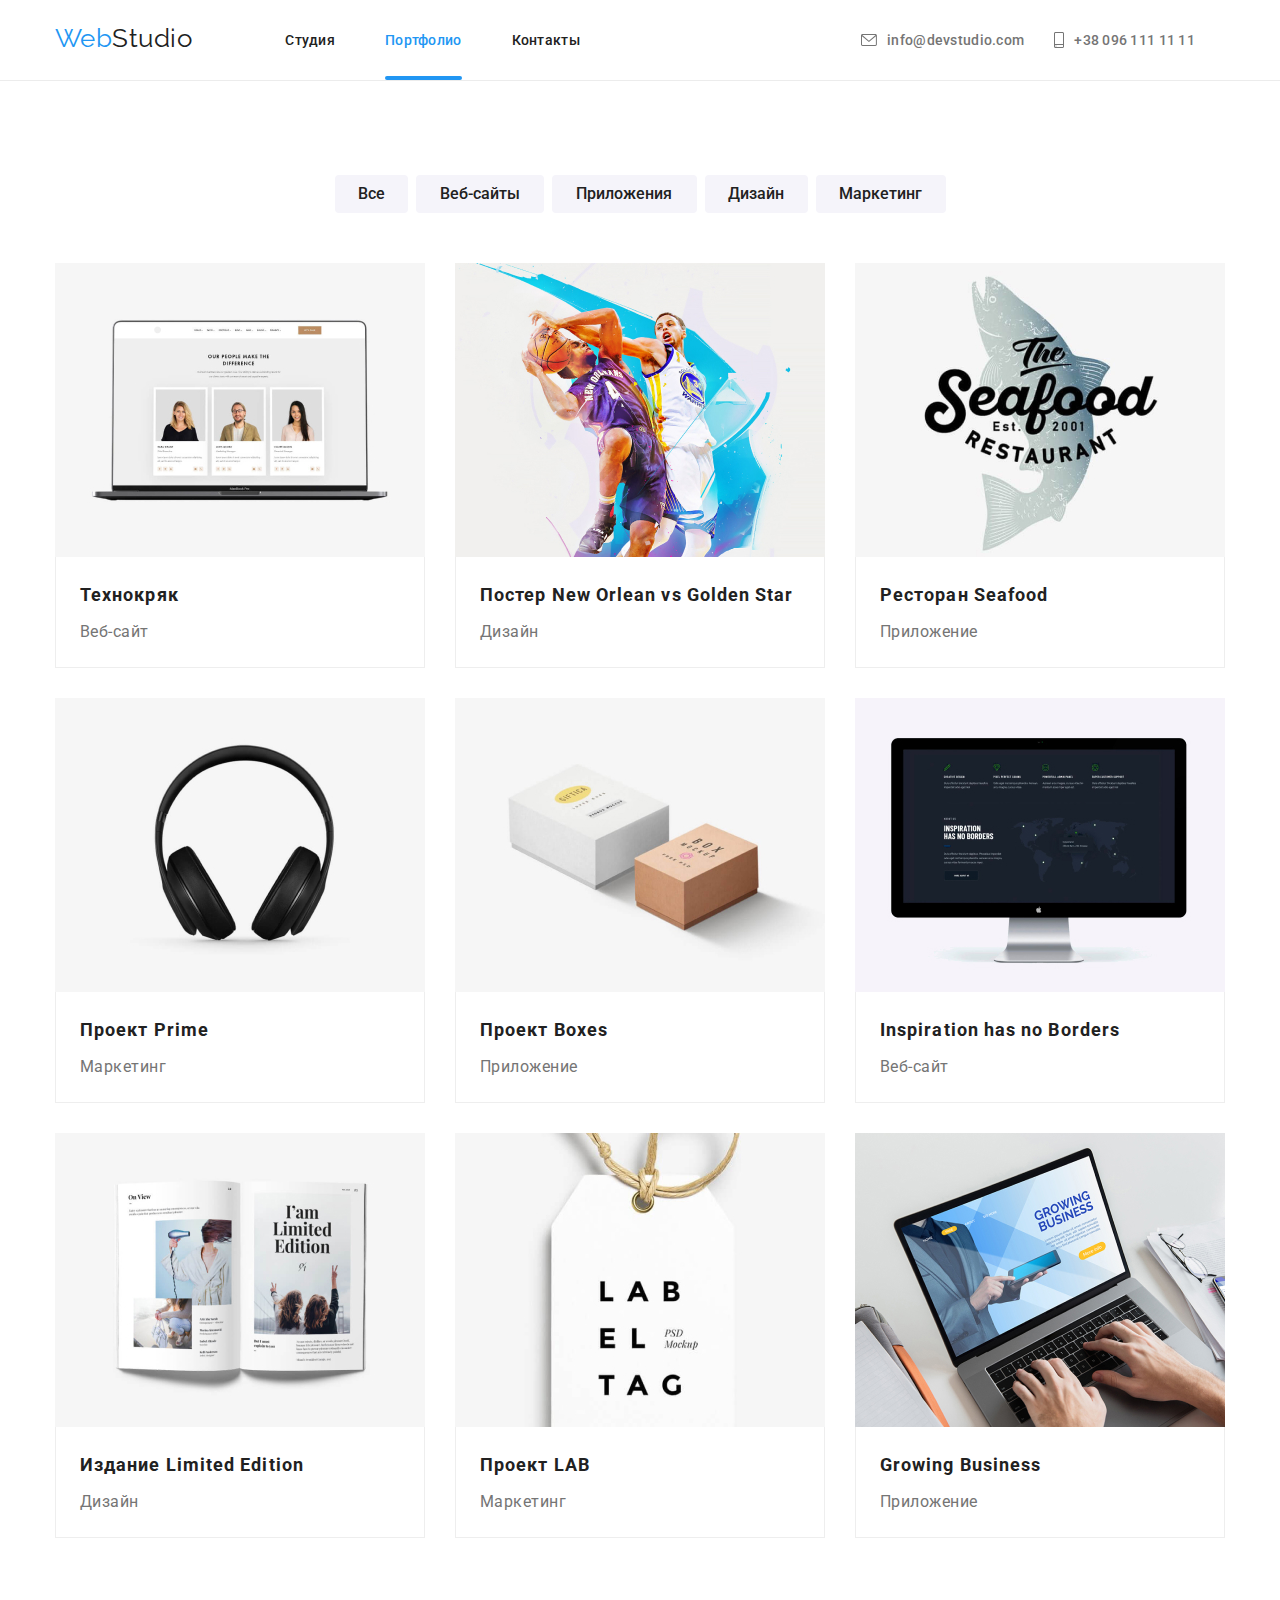
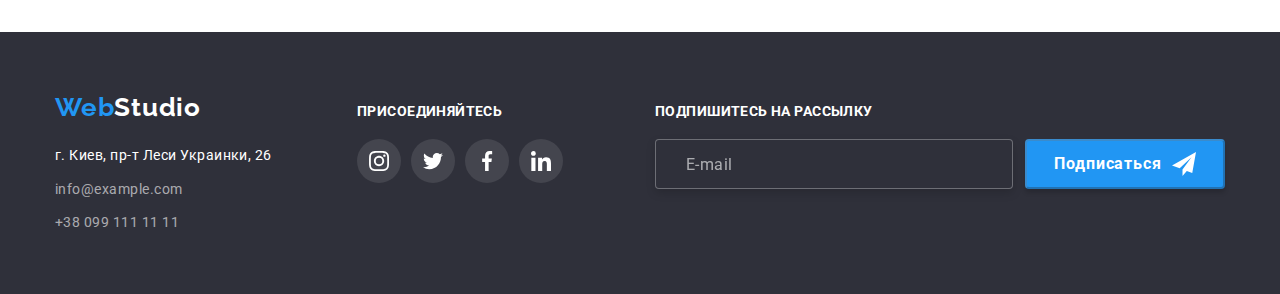
==== portfolio.html @ 8327cb88 "hw7begin" ====
<!DOCTYPE html>
<html lang="ru">

<head>
    <meta charset="UTF-8">
    <meta http-equiv="X-UA-Compatible" content="IE=edge">
    <meta name="viewport" content="width=device-width, initial-scale=1.0">
    <title>Portfolio</title>
    <link
        href="https://fonts.googleapis.com/css2?family=Raleway:wght@700&family=Roboto:wght@400;500;700;900&display=swap"
        rel="stylesheet">
    <link rel="stylesheet" href="https://cdnjs.cloudflare.com/ajax/libs/modern-normalize/1.1.0/modern-normalize.min.css">
    <link rel="stylesheet" href="./css/styles.css">
</head>


<body>

    <!--Шапка сайта-->
    
    <header class="page-header">
        <div class="container main-nav">
            <nav class="header-nav">
                <a href="./index.html" class="logo">Web<span class="second">Studio</span></a>
                <ul class="site-nav list">
                    <li class="item"><a href="./index.html" class="link ">Студия</a></li>
                    <li class="item"><a href="./portfolio.html" class="link current">Портфолио</a></li>
                    <li class="item"><a href="" class="link">Контакты</a></li>
                </ul>
            </nav>
    
            <ul class="auht-nav list">
                <li class="item">
    
                    <a class="auht-nav-link link" href="mailto:info@devstudio.com" >
                        <svg class="auth-nav-icon" width="16" height="12">
                            <use href="./imges/symbol-defs5.svg#envelope"></use>
                        </svg>
                        info@devstudio.com</a>
                </li>
    
                <li class="item">
    
                    <a class="auht-nav-link link" href="tel:+380961111111" >
                        <svg class="auth-nav-icon" width="10" height="16">
                            <use href="./imges/symbol-defs5.svg#smartphone"></use>
                        </svg>
    
                        +38 096 111 11 11</a>
                </li>
            </ul>
        </div>
    </header>
    <main>
        <!--Портфолио-->

        <section class="section no-padding">
        <div class="container"> 
        <h1 class="visually-hidden">Портофолио</h1>
        <ul class="list filter">
            <li class="item"> <button type="button" class="button secondary all">Все</button></li>
            <li class="item"> <button type="button" class="button secondary veb">Веб-сайты</button></li>
            <li class="item"> <button type="button" class="button secondary app">Приложения</button></li>
            <li class="item"> <button type="button" class="button secondary des">Дизайн</button></li>
            <li class="item"> <button type="button" class="button secondary mark">Маркетинг</button></li>  
        </ul>
        

        
        <ul class="projects link list">
            <li class="projects-element">
                <a href="" class="link-elements">
                <div class="projects-img" >
                <img src="./imges/portfolio/img1.jpg" alt="Экран ноутбука" width="370" height="294">
                <p class="projects-text" >Ресурс предлагает комплексные предложения с разным уровнем функционала и сервисов. Все это позволит посетителю получить
                исчерпывающие сведения <br/> о компании или частном лице.</p>
                </div>
                <div class="projects-box">
                <h2 class="title">Технокряк</h2>
                <p class="text">Веб-сайт</p>
                </div>
                </a>
            </li>
            <li class="projects-element">
                <a href="" class="link-elements">
                    <div class="projects-img">
                <img src="./imges/portfolio/img2.jpg" alt="Два баскетболиста" width="370" height="294">
                <p class="projects-text">Ресурс предлагает комплексные предложения с разным уровнем функционала и сервисов. Все это
                    позволит посетителю получить
                    исчерпывающие сведения <br /> о компании или частном лице.</p>
                </div>
                <div class="projects-box">
                <h2 class="title">Постер New Orlean vs Golden Star</h2>
                <p class="text">Дизайн</p>
                </div>
                </a>
            </li>
            <li class="projects-element">
                <a href="" class="link-elements">
                    <div class="projects-img">
                <img src="./imges/portfolio/img3.jpg" alt="Рыба" width="370" height="294">
                <p class="projects-text">Ресурс предлагает комплексные предложения с разным уровнем функционала и сервисов. Все это
                    позволит посетителю получить
                    исчерпывающие сведения <br /> о компании или частном лице.</p>
                </div>
                <div class="projects-box">
                <h2 class="title">Ресторан Seafood</h2>
                <p class="text">Приложение</p>
                </div>
                </a>
            </li>
            <li class="projects-element">
                <a href="" class="link-elements">
                    <div class="projects-img">
                <img src="./imges/portfolio/img4.jpg" alt="Наушники" width="370" height="294">
                <p class="projects-text">Ресурс предлагает комплексные предложения с разным уровнем функционала и сервисов. Все это
                    позволит посетителю получить
                    исчерпывающие сведения <br /> о компании или частном лице.</p>
                </div>
                <div class="projects-box">
                <h2 class="title">Проект Prime</h2>
                <p class="text">Маркетинг</p>
                </div>
                </a>
            </li>
            <li class="projects-element">
                <a href="" class="link-elements">
                    <div class="projects-img">
                <img src="./imges/portfolio/img5.jpg" alt="Две коробочки" width="370" height="294">
                <p class="projects-text">Ресурс предлагает комплексные предложения с разным уровнем функционала и сервисов. Все это
                    позволит посетителю получить
                    исчерпывающие сведения <br /> о компании или частном лице.</p>
                </div>
                <div class="projects-box">
                <h2 class="title">Проект Boxes</h2>
                <p class="text">Приложение</p>
                </div>
                </a>
            </li>
            <li class="projects-element">
                <a href="" class="link-elements">
                    <div class="projects-img">
                <img src="./imges/portfolio/img6.jpg" alt="Монитор компьютера" width="370" height="294">
                <p class="projects-text">Ресурс предлагает комплексные предложения с разным уровнем функционала и сервисов. Все это
                    позволит посетителю получить
                    исчерпывающие сведения <br /> о компании или частном лице.</p>
                </div>
                <div class="projects-box">
                <h2 lang="en" class="title">Inspiration has no Borders</h2>
                <p class="text">Веб-сайт</p>
                </div>
                </a>
            </li>
            <li class="projects-element">
                <a href="" class="link-elements">
                    <div class="projects-img">
                <img src="./imges/portfolio/img7.jpg" alt="Раскрытая книга" width="370" height="294">
                <p class="projects-text">Ресурс предлагает комплексные предложения с разным уровнем функционала и сервисов. Все это
                    позволит посетителю получить
                    исчерпывающие сведения <br /> о компании или частном лице.</p>
                </div>
                <div class="projects-box">
                <h2 class="title">Издание Limited Edition</h2>
                <p class="text">Дизайн</p>
                </div>
                </a>
            </li>
            <li class="projects-element">
                <a href="" class="link-elements">
                    <div class="projects-img">
                <img src="./imges/portfolio/img8.jpg" alt="Этикетка" width="370" height="294">
                <p class="projects-text">Ресурс предлагает комплексные предложения с разным уровнем функционала и сервисов. Все это
                    позволит посетителю получить
                    исчерпывающие сведения <br /> о компании или частном лице.</p>
                </div>
                <div class="projects-box">
                <h2 class="title">Проект LAB</h2>
                <p class="text">Маркетинг</p>
                </div>
                </a>
            </li>
            <li class="projects-element">
                <a href="" class="link-elements">
                    <div class="projects-img">
                <img src="./imges/portfolio/img9.jpg" alt="Ноутбук" width="370" height="294">
                <p class="projects-text">Ресурс предлагает комплексные предложения с разным уровнем функционала и сервисов. Все это
                    позволит посетителю получить
                    исчерпывающие сведения <br /> о компании или частном лице.</p>
                </div>
                <div class="projects-box">
                <h2 lang="en" class="title">Growing Business</h2>
                <p class="text">Приложение</p>
                </div>
                </a>
            </li>  
        </ul>
        </div>
        </section>

    </main>

    <!--Футер-->
    
    <footer class="footer">
        <div class="container">
            <div class="footer-adress">
                <a href="./index.html" class="logo">Web<span class="secondary">Studio</span></a>
                <address class="address">
                    <ul class="contact list">
                        <li class="item item-map"><a href="https://goo.gl/maps/piqngm7oDQpEDh6u6" target="_blank"
                                rel="noopener nofollow noreferrer" class="link">г. Киев, пр-т Леси Украинки, 26</a></li>
                        <li class="item"><a href="mailto:info@example.com" class="info">info@example.com</a></li>
                        <li class="item"><a href="tel:+380991111111" class="info">+38 099 111 11 11</a></li>
                    </ul>
                </address>
            </div>
    
            <div class="footer-social">
                <p class="caption">присоединяйтесь</p>
                <ul class="social-icon list">
    
                    <li class="list-social-icon">
                        <a class="link" href="" target="_blank" rel="noopener noreferrer" aria-label="instagram">
                        <svg class="team-social-icon" width="20" height="20">
                            <use href="./imges/symbol-defs5.svg#instagram"> </use>
                        </svg>
                        </a>
                    </li>
                    <li class="list-social-icon">
                        <a class="link" href="" target="_blank" rel="noopener noreferrer" aria-label="twitter">
                        <svg class="team-social-icon" width="20" height="20">
                            <use href="./imges/symbol-defs5.svg#twitter"> </use>
                        </svg>
                        </a>
                    </li>
                    <li class="list-social-icon">
                        <a class="link" href="" target="_blank" rel="noopener noreferrer" aria-label="facebook">
                        <svg class="team-social-icon" width="20" height="20">
                            <use href="./imges/symbol-defs5.svg#facebook"> </use>
                        </svg>
                        </a>
                    </li>
                    <li class="list-social-icon">
                        <a class="link" href="" target="_blank" rel="noopener noreferrer" aria-label="linkedin">
                        <svg class="team-social-icon" width="20" height="20">
                            <use href="./imges/symbol-defs5.svg#linkedin"> </use>
                        </svg>
                        </a>
    
                    </li>
    
                </ul>
    
            </div>
            <div class="footer-sign">
                <strong class="footer-sign-text">Подпишитесь на рассылку</strong>
                <form class="form-sign">
                    <label for="mail"></label>
                    <input type="email" name="mail" id="mail" placeholder="E-mail" />
            
                    <button class="footer-button-sign" type="submit" disabled>Подписаться
                        <svg class="footer-icon-send" width="24" height="24">
                            <use href="/imges/symbol-defs5.svg#icon-send"></use>
                        </svg>
                    </button>
                </form>
            </div>
        </div>
    </footer>
    <script src="./js/modal.js"></script>
    </body>
    
    </html>
---- css/styles.css ----
/* цвет основного текста #212121 */
/* вторичный цвет текста #757575 */
/* цвет основного фона белый #FFFFFF */
/* акцент 2196F3 */
/* вторичный цвет фона 2F303A */

/* Переменные */
:root {
    --primary-text-color: #212121;
    --title-text-color: #757575;
    --accent-color: #2196F3;
    --primary-white-color: #FFFFFF;
    --secondary-bg-gray-color: #2F303A;
    --secondary-dg-but-color: #F5F4FA;
    --animation-transition: 250ms cubic-bezier(0.4, 0, 0.2, 1);
    --svg-icon-color-gray: #AFB1B8;
}

body {
    background-color: var(--primary-white-color);
    color: var(--primary-text-color);

    font-family: Roboto, sans-serif;
    letter-spacing: 0.03em
}

img {
    display: block;
    max-width: 100%;
    height: auto;
}

.visually-hidden {
    position: absolute;
    white-space: nowrap;
    width: 1px;
    height: 1px;
    overflow: hidden;
    border: 0;
    padding: 0;
    clip: rect(0 0 0 0);
    clip-path: inset(50%);
    margin: -1px;
}


/* Утилиты */

.container {
    margin-left: auto;
    margin-right: auto;
    width: 1200px;
    padding-left: 15px;
    padding-right: 15px;
    
    margin-top: 0 auto;
}
 
/* outline: 2px solid red; */

.list {
    list-style: none;
    margin: 0;
    padding: 0;
}



/* Стили для html */



/* Шапка сайта Site nav */



.logo {
    padding-top: 24px;
    padding-bottom: 25px;

    font-family: Raleway, sans-serif;
    font-size: 26px;
    line-height: 1.2x;
    text-decoration: none;

    color: var(--accent-color);
    
}

.logo .second {
    color: var(--primary-text-color);
}

.main-nav {
    display: flex;
    
}



.page-header {
    border-bottom: 1px solid #ECECEC;

}

.header-nav {
    display: flex;
    
}

.site-nav {
    display: flex;
    margin-left: 93px;
    
}

.site-nav .item {
    margin-right: 50px;

    
}

.site-nav .item:last-child {
    margin-right: 0;
}


.site-nav .link {
    display: block;
    padding-top: 32px;
    padding-bottom: 32px;

    font-weight: 500;
    font-size: 14px;
    line-height: 1.15;
    letter-spacing: 0.02em;
    text-decoration: none;
    
    color: var(--primary-text-color);

    transition: color var(--animation-transition);
}

.site-nav .link:hover,
.site-nav .link:focus {
    color: var(--accent-color);
}

.site-nav .link.current {
    color: var(--accent-color);
}


.item {
    position: relative;
}

.link.current::after {
    position: absolute;
    content: '';
    display: block;
    left: 0;
    bottom: 0;

    width: 100%;
    height: 4px;

    background-color: var(--accent-color);
    border-radius: 2px;

    
}










.auht-nav {
    display: flex;
    margin-left: auto;
    

}

/* Иконки навигации */


.auht-nav-link {
    display: flex;
    padding-top: 32px;
    padding-bottom: 32px;
    margin-right: 30px;
    
    text-align: center;
    justify-content: center;
    align-items: center;
    
    font-weight: 500;
    font-size: 14px;
    line-height: 1.15;
    letter-spacing: 0.02em;
    text-decoration: none;

    color: var(--title-text-color);

    transition: color var(--animation-transition);
    
}




.auth-nav-icon {
    margin-right: 10px;
    fill: currentColor;

}



.auht-nav-link:hover,
.auht-nav-link:focus {
    color: var(--accent-color);
}











/* Герой */




.hero {
   
    padding-top: 200px;
    padding-bottom: 200px;

    left: 0px;
    top: 80px;
    text-align: center;
    display: block;

    color: var(--primary-white-color);
    background-color: var(--secondary-bg-gray-color);


}

.overlay {
    max-width: 1600px;
    height: 600px;
    margin-left: auto;
    margin-right: auto;

    background-image: linear-gradient(to right, rgba(47, 48, 58, 0.4), rgba(47, 48, 58, 0.4)), url("../imges/bg.jpg");
    background-repeat: no-repeat;
    background-position: center;
    background-size: cover;

}




.hero .title {
    margin-bottom: 30px;
    margin-top: 0;

    text-transform: uppercase;
    font-weight: 900;
    font-size: 44px;
    line-height: 1.37;
    letter-spacing: 0.06em;
    text-align: center;

}

/* button */
.button {
    text-align: center;
    border-radius: 4px;
    display: inline-block;
    border: transparent;
    justify-content: center;

    cursor: pointer;
    border: none;   

    color: var(--primary-white-color);
    background-color: var(--accent-color);

    

    

    
}

.button.primary {
    padding: 10px 32px;

    min-width: 200px;
    cursor: pointer;
    font-weight: 700;
    font-size: 16px;
    line-height: 1.88;
    letter-spacing: 0.06em;
    border: none;
    box-shadow: 0px 4px 4px rgba(0, 0, 0, 0.15);

    transition: background-color var(--animation-transition);
}

.button.primary:hover,
.button.primary:focus {
    background-color: var(--accent-color);
}



/* Преимущества feature-list*/

.feature-list {
    display: flex;
    flex-wrap: wrap;
    padding-left: 0;
}

.feature-list-icon {
    display: flex;
    height: 120px;
    justify-content: center;
    
    text-align: center;
    align-items: center;
    
    background-color: #F5F4FA;
    
    margin-bottom: 30px;
}

.feature-list .item {
    width: 270px;
    
}

.feature-list .item:not(:last-child) {
    margin-right: 30px;

}

.feature-list .title {
    margin: 0;
    margin-bottom: 10px;
   
    color: var(--title-text---color);

    text-transform: uppercase;
    font-weight: 700;
    font-size: 14px;
    line-height: 1.15;
} 

.feature-list .text {
    margin: 0;
    
    color: #757575;

    font-weight: 400;
    font-size: 14px;
    line-height: 1.72;
    
}




/* Занятия */

.section {
   
   padding-top: 94px;
   padding-bottom: 94px;
    
}

.section .no-padding {
    padding-top: 0;
    padding-bottom: 0;
}

.section.no-padding.work {
    padding-top: 0;
}

.section .caption {
    margin-top: 0;
    margin-bottom: 50px;
    
    color: var(--primary-text-color);

    font-weight: 700;
    font-size: 36px;
    line-height: 1,17;
    text-align: center;
   

}


.caption-list {
    display: flex;
 }


.caption-img:nth-child(2) {
    margin-right: 30px;
    margin-left: 30px;
}

/* Позиционирование -Занятие- */

.caption-img {
    position: relative;

}

.work-name {
    position: absolute;
    
    bottom: 0;
    width: 100%;
    right: 50%;
    left: 50%;

    font-weight: 700;
    font-size: 14px;
    line-height: 1.14;
    text-align: center;
    letter-spacing: 0.03em;
    text-transform: uppercase;

    color: var(--primary-white-color);

    transform: translate(-50%, -50%);
   
}
.caption-img::before {
    display: flex;
    position: absolute;
    bottom: 0;
    content: "";
    width: 370px;
    height: 70px;

    background: rgba(47, 48, 58, 0.8);
}


/* Команда */

.section.team  {
    background-color: var(--secondary-dg-but-color);
}

.team-container {
    padding-top: 30px;
    padding-bottom: 30px;
}

.section .team  {
    display: flex;
}
.team .title {
    margin-bottom: 10px;
    margin-top: 0;

    color: var(--primary-text-color);

    font-weight: 500;
    font-size: 16px;
    line-height: 1.19;
    text-align: center;
    
}

.team .text {
    margin-top: 0;
    margin-bottom: 16px;

    color: var(--title-text-color);

    font-weight: 400;
    font-size: 16px;
    line-height: 1.9;
    text-align: center;
    
}


.team-worker:nth-child(-n+3) {
    margin-right: 30px;
}

.team-worker {
    background: var(--primary-white-color);
    box-shadow: 0px 1px 3px rgba(0, 0, 0, 0.12), 0px 1px 1px rgba(0, 0, 0, 0.14), 0px 2px 1px rgba(0, 0, 0, 0.2);
    border-radius: 0px 0px 4px 4px;
}





/* Соцсети иконки общие для команды и футера */


.social-icon{
    display: flex;
    justify-content: center;
    
}

.list-social-icon:not(:last-child) {
    margin-right: 10px;
}

.team-social-icon {
    fill: currentColor;
}


/* Соцсети Команды*/

.social-media-link {
    display: flex;
    align-items: center;
    justify-content: center;
    width: 44px;
    height: 44px;
    color: var(--svg-icon-color-gray);
    border-radius: 50%;

    transition: color var(--animation-transition), background-color var(--animation-transition);
}


.social-media-link:hover,
.social-media-link:focus {
    color: var(--primary-white-color);
    background-color: var(--accent-color);

}






/*  Клиенты  */


.partner-list {
    display: flex;
    flex-wrap: wrap;
    padding-left: 0;

}

.partner-link {
    display: flex;
    text-align: center;
    justify-content: center;
    align-items: center;

    color: var(--svg-icon-color-gray); 

    width: 170px;
    height: 92px;
    
    border: 1px solid #AFB1B8;
    border-radius: 4px;

    transition: color var(--animation-transition), border var(--animation-transition);

    
}

.partner-list .item:not(:last-child) {
    margin-right: 30px;

}

.partner-icon {
    fill: currentColor;
}

.partner-link:hover,
.partner-link:focus {
    color: var(--accent-color);
    border: 1px solid var(--accent-color);
}




/* footer */

.logo .secondary {
    
    margin-top: 60px;
    margin-bottom: 20px;

    color: var(--primary-white-color);   

}

.footer {
    
    padding-top: 60px;
    padding-bottom: 60px;
    background-color: var(--secondary-bg-gray-color);

    display: flex;
}


.footer .logo {
    margin-top: 60px;
    margin-bottom: 20px;
    margin-right: 156px;
    font-weight: 700;
    font-size: 26px;
    line-height: 1.2;
    letter-spacing: 0.03em;
}

.address {
    margin-top: 20px;
}

.contact.list > .item:nth-child(n+2) {
    margin-top: 9px;

}
.address.item-map {
    color: var(--primary-white-color);
   
    font-weight: 400;
    font-size: 14px;
    line-height: 1.72;
    letter-spacing: 0.03em;
    
}

.contact .link {
    margin-bottom: 9px;

    color: var(--primary-white-color);

    text-decoration: none;
    font-weight: 400;
    font-size: 14px;
    line-height: 1.72;
    font-style: normal;

    transition: color 250ms cubic-bezier(0.4, 0, 0.2, 1);
}


.contact .link:hover,
.contact .link:focus {
    color: var(--accent-color);
}

.contact .info {
    margin-bottom: 9px;

    color: rgba(255, 255, 255, 0.6);

    text-decoration: none;
    font-weight: 400;
    font-size: 14px;
    line-height: 1.72;
    font-style: normal;

    transition: color var(--animation-transition);

}

.contact .info:hover,
.contact .info:focus {
    color: var(--accent-color);
}


.footer .container {
    display: flex;
    align-items: baseline;
}

.footer-social .caption {
    display: flex;
    margin: 0;
    
    font-weight: 700;
    font-size: 14px;
    line-height: 1.15;
    letter-spacing: 0.03em;
    text-transform: uppercase;

   

    color: var(--primary-white-color);

}



/* Соцсети футера */



.footer .social-icon {
    display: flex;
    margin: 0;
    padding-left: 0;
  
}


.footer-social .list-social-icon {
    display: flex;
    text-align: center;
    justify-content: center;
    align-items: center;
    margin-top: 20px;
}

.footer-social .link {
    display: flex;
    text-align: center;
    justify-content: center;
    align-items: center;
        
    
    width: 44px;
    height: 44px;
    
    border-radius: 50%;
    background-color: rgba(255, 255, 255, 0.1);
    color: var(--primary-white-color);
    
    transition: background-color var(--animation-transition);

}

.footer-social .link:hover,
.footer-social .link:focus {
    background-color: var(--accent-color);
}


/*Футер Форма Подписаться на рассылку */


.footer-sign {
    margin-left: auto;

}

.form-sign {
    display: flex;
   
    width: 570px;
    height: 86px;
}

.footer-sign-text {
    display: flex;
    margin: 0;
    margin-bottom: 20px;
    padding: 0;
    font-weight: 700;
    font-size: 14px;
    line-height: 1.15;
    letter-spacing: 0.03em;
    text-transform: uppercase;
   
    color: #FFFFFF;
}

.form-sign input {
   
    
    margin-right: 12px;
   
    padding-left: 30px;    
    width: 358px;
    height: 50px;

    color: rgba(255, 255, 255, 0.3);
   
    border: 1px solid rgba(255, 255, 255, 0.3);
    filter: drop-shadow(0px 4px 4px rgba(0, 0, 0, 0.15));
    border-radius: 4px;
    background: #2F303A;
    outline: transparent;
   
}



.footer-sign input::placeholder {
    padding-top: 15px;
    padding-bottom: 15px;
    

    font-weight: 400;
    font-size: 16px;
    line-height: 1.25;
    letter-spacing: 0.03em;
    
    color: rgba(255, 255, 255, 0.6);
}


.footer-button-sign {
    display: flex;
    
    justify-content: center;
    align-items: center;
    
    margin: 0;
    padding: 0;
    width: 200px;
    height: 50px;
    font-weight: 700;
    font-size: 16px;
    line-height: 1.88;
    letter-spacing: 0.06em;
    color: #FFFFFF;
    background: #2196F3;
    box-shadow: 0px 4px 4px rgba(0, 0, 0, 0.15);
    border-radius: 4px;
    outline: transparent;
   
}

.footer-icon-send {
    margin-left: 10px;
}





/* Фильтр меню */

.button.secondary {
    
    display: flex;
    
    padding: 6px, 22px;
    margin-right: 0;

    color: var(--primary-text-color);
    background-color: var(--secondary-dg-but-color);

    font-family: Roboto, sans-serif;
    cursor: pointer;
    font-weight: 500;
    font-size: 16px;
    line-height: 1.63;
    text-align: center;
    align-items: center;

    transition: color var(--animation-transition), background-color var(--animation-transition), box-shadow var(--animation-transition);
          
}


.button.secondary:hover,
.button.secondary:focus {
    color: var(--primary-white-color);
    background-color: var(--accent-color);
    box-shadow: 0px 3px 1px rgba(0, 0, 0, 0.1), 0px 1px 2px rgba(0, 0, 0, 0.08), 0px 2px 2px rgba(0, 0, 0, 0.12);
}

.button.secondary.all {
    width: 73px;
    height: 38px;
    left: 510px;
    top: 162px;
}

.button.secondary.veb {
    width: 128px;
    height: 38px;
    left: 591px;
    top: 162px;
}

.button.secondary.app {
    width: 145px;
    height: 38px;
    left: 727px;
    top: 162px;
}

.button.secondary.des {
    width: 103px;
    height: 38px;
    left: 880px;
    top: 162px;
}

.button.secondary.mark {
    width: 130px;
    height: 38px;
    left: 991px;
    top: 162px;
}

.list.filter {
    display: flex;
    justify-content: center;
    margin-bottom: 50px;
}

.list.filter > .item:nth-child(n+2){
    margin-left: 8px;
}






/* Элементы  */

.link-elements {
    display: block;
    text-decoration: none;
    
    transition: box-shadow var(--animation-transition);
}


.projects .title {
    margin-top: 0;
    margin-bottom: 4px;

    color: var(--primary-text-color);

    font-weight: 700;
    font-size: 18px;
    line-height: 2;
    letter-spacing: 0.06em;
    
}

.projects .text {
    margin-top: 0;
    margin-bottom: 0;

    color: var(--title-text-color);

    font-weight: 400;
    font-size: 16px;
    line-height: 1.88;
    
}

.link {
    text-decoration: none;
    display: flex;
}

.projects.link.list {
    display: flex;
    flex-wrap: wrap;
    padding-left: 0; 
}


.projects-element {
    width: calc((100% - 60px) / 3);
    display: block;

    transition: box-shadow var(--animation-transition);
    
}

.projects-element:hover,
.projects-element:focus {
    box-shadow: 0px 1px 1px rgba(0, 0, 0, 0.12), 0px 4px 4px rgba(0, 0, 0, 0.06), 1px 4px 6px rgba(0, 0, 0, 0.16);
    
}
.projects-element:nth-child(-n + 6) {
    margin-bottom: 30px;

}
  
.projects-element:nth-child(3n+2) {
    margin-left: 30px;
    margin-right: 30px;
}



.projects-box {
    border: 1px solid #EEEEEE;
    padding: 20px 24px;
    border-top: none;
    
}








/* Позиционирование элементов портфолио */

.projects-img {
    position: relative;
    overflow: hidden;

}

  
.projects-text {
    position: absolute;
   
    display: block;
    top: 0;
    left: 0;
    width: 100%;
    height: 100%;
    margin: 0;

    padding: 63px 24px;

    font-weight: 400;
    font-size: 18px;
    line-height: 1.55;
    letter-spacing: 0.03em;
    
    color: var(--primary-white-color);
    background-color: rgba(33, 150, 243, 0.9);
    
    transform: translateY(100%);
    transition: transform var(--animation-transition), opacity var(--animation-transition);
    
    opacity: 0;

}
 

.projects-element:hover .projects-text {
    opacity: 1;
    transform: translateY(0);
    
}






/* Модальное окно */

.backdrop {
    position: fixed;
    top: 0;
    left: 0;
    width: 100%;
    height: 100%;
    background: rgba(0, 0, 0, 0.2);
    
    opacity: 1;
    visibility: visible;
    pointer-events: initial;

    transition: opacity var(--animation-transition), visibility var(--animation-transition);
}

.backdrop.is-hidden {
    opacity: 0;
    pointer-events: none;
    visibility: hidden;
}

.backdrop.is-hidden .modal {
    transform: translate(-50%, -50%) scale(0.9);

}
.modal {
    
    position: absolute;
    margin: 0;
    padding: 0;
    top: 50%;
    left: 50%;
    transform: translate(-50%, -50%) scale(1);
    width: 528px;
    height: 581px;
       
    border-radius: 4px; 

    background-color: var(--primary-white-color);
    box-shadow: 0px 1px 3px rgba(0, 0, 0, 0.12), 0px 1px 1px rgba(0, 0, 0, 0.14), 0px 2px 1px rgba(0, 0, 0, 0.2);

    transition: transform 250ms cubic-bezier(0.4, 0, 0.2, 1);
}

.button-close {
    fill: currentColor;
    width: 11px;
    height: 11px;
}

.button-close-modal {
    position: absolute;
    top: 8px;
    right: 8px;
    display: flex;
    align-items: center;
    justify-content: center;
    width: 30px;
    height: 30px;
    color: #000000;
    border: 1px solid rgba(0, 0, 0, 0.1);
    border-radius: 50%;
    background: transparent;
    cursor: pointer;

    transition: color var(--animation-transition);

}

.button-close-modal:hover,
.button-close-modal:focus {
    color: var(--accent-color);
}



/* Форма модального окна*/

.form {
    width: 528px;
    height: 581px;
    padding: 40px;
    display: flex;
    flex-direction: column;
    justify-content: center;
}

.form-text {
    margin: 0;
    margin-bottom: 12px;
    font-weight: 700;
    font-size: 20px;
    line-height: 1.15;
    text-align: center;
    letter-spacing: 0.03em;
    
    color: var(--primary-text-color);
}

.form-field {
    display: flex;
    flex-direction: column;
    padding: 0;
    margin-bottom: 10px;
}
.form-field label {
   margin-bottom: 4px;
   
    font-weight: 400;
    font-size: 12px;
    line-height: 1.17;
    letter-spacing: 0.01em;
    color: var(--title-text-color);
}

.form-field input {
    padding-left: 42px;
    width: 100%;
    height: 40px;
    border: 1px solid rgba(33, 33, 33, 0.2);
    border-radius: 4px;
    outline: transparent;
    cursor: pointer;
    transition: var(--animation-transition);
   
   
}

.form-field input:focus {
    border: 1px solid var(--accent-color);
    
}

.form-field input:focus + .form-icon {
   
    fill: var(--accent-color);
    
  
}


.form-input-icon {
    display: flex;
    position: relative;
    
}

.form-icon {
    position: absolute;
    
    left: 12px;
    bottom: 10px;
    fill: currentColor;
}




.form-comment {
    display: flex;
    flex-direction: column;
    margin-bottom: 20px;
   
    width: 448px;
    height: 138px;
}

.form-comment label {
    font-weight: 400;
    font-size: 12px;
    margin-bottom: 4px;
    line-height: 1.17;
    letter-spacing: 0.01em;
    color: var(--title-text-color);
}

textarea {
    resize: none;
}

.form-comment textarea {
    padding: 12px 16px;
    margin: 0;
    border: 1px solid rgba(33, 33, 33, 0.2);
    border-radius: 4px;
    outline: transparent;
    transition: var(--animation-transition);

}

.form-comment textarea:focus {
  
    border: 1px solid var(--accent-color);
    
}


.form-comment textarea::placeholder {
    
    font-weight: 400;
    font-size: 12px;
    line-height: 1.17;
    letter-spacing: 0.01em;
    color: rgba(117, 117, 117, 0.5);
}


.checkbox {
    position: absolute;
    white-space: nowrap;
    width: 1px;
    height: 1px;
    overflow: hidden;
    border: 0;
    padding: 0;
    clip: rect(0 0 0 0);
    clip-path: inset(50%);
    margin: -1px;
}


.chec-agry {
    display: flex;
    align-items: center;
    justify-content: center;
    font-weight: 400;
    font-size: 14px;
    line-height: 1.72;
    letter-spacing: 0.03em;
    color: var(--title-text-color);
    
    height: 24px;
    margin-bottom: 30px;
}

.chec-agry-link {
    color: var(--accent-color);
    padding-left: 2px;
    text-decoration: underline;
}



.chec-icon {
    display: inline-block;
   
    width: 16px;
    height: 15px;
    margin-right: 7px;
    
    border: 2px solid var(--primary-text-color);
    border-radius: 2px;
    
   
}

.checkbox:checked + .chec-icon {
    background-color: var(--accent-color);
    border-color: var(--accent-color);
    background-image: url(../imges/vector.svg);
    background-repeat: no-repeat;
}





.button-agry {
    margin-left: 124px;
  
    width: 200px;
    height: 50px;

    font-weight: 700;
    font-size: 16px;
    line-height: 30px;
    letter-spacing: 0.06em;

    background-color: var(--accent-color);
    color: var(--primary-white-color);
    box-shadow: 0px 4px 4px rgba(0, 0, 0, 0.15);
    border-radius: 4px;
    cursor: pointer;
    border: transparent;

    transition: background-color var(--animation-transition);

}

.button-agry:hover,
.button-agry:focus {
    background-color: #188CE8;
}
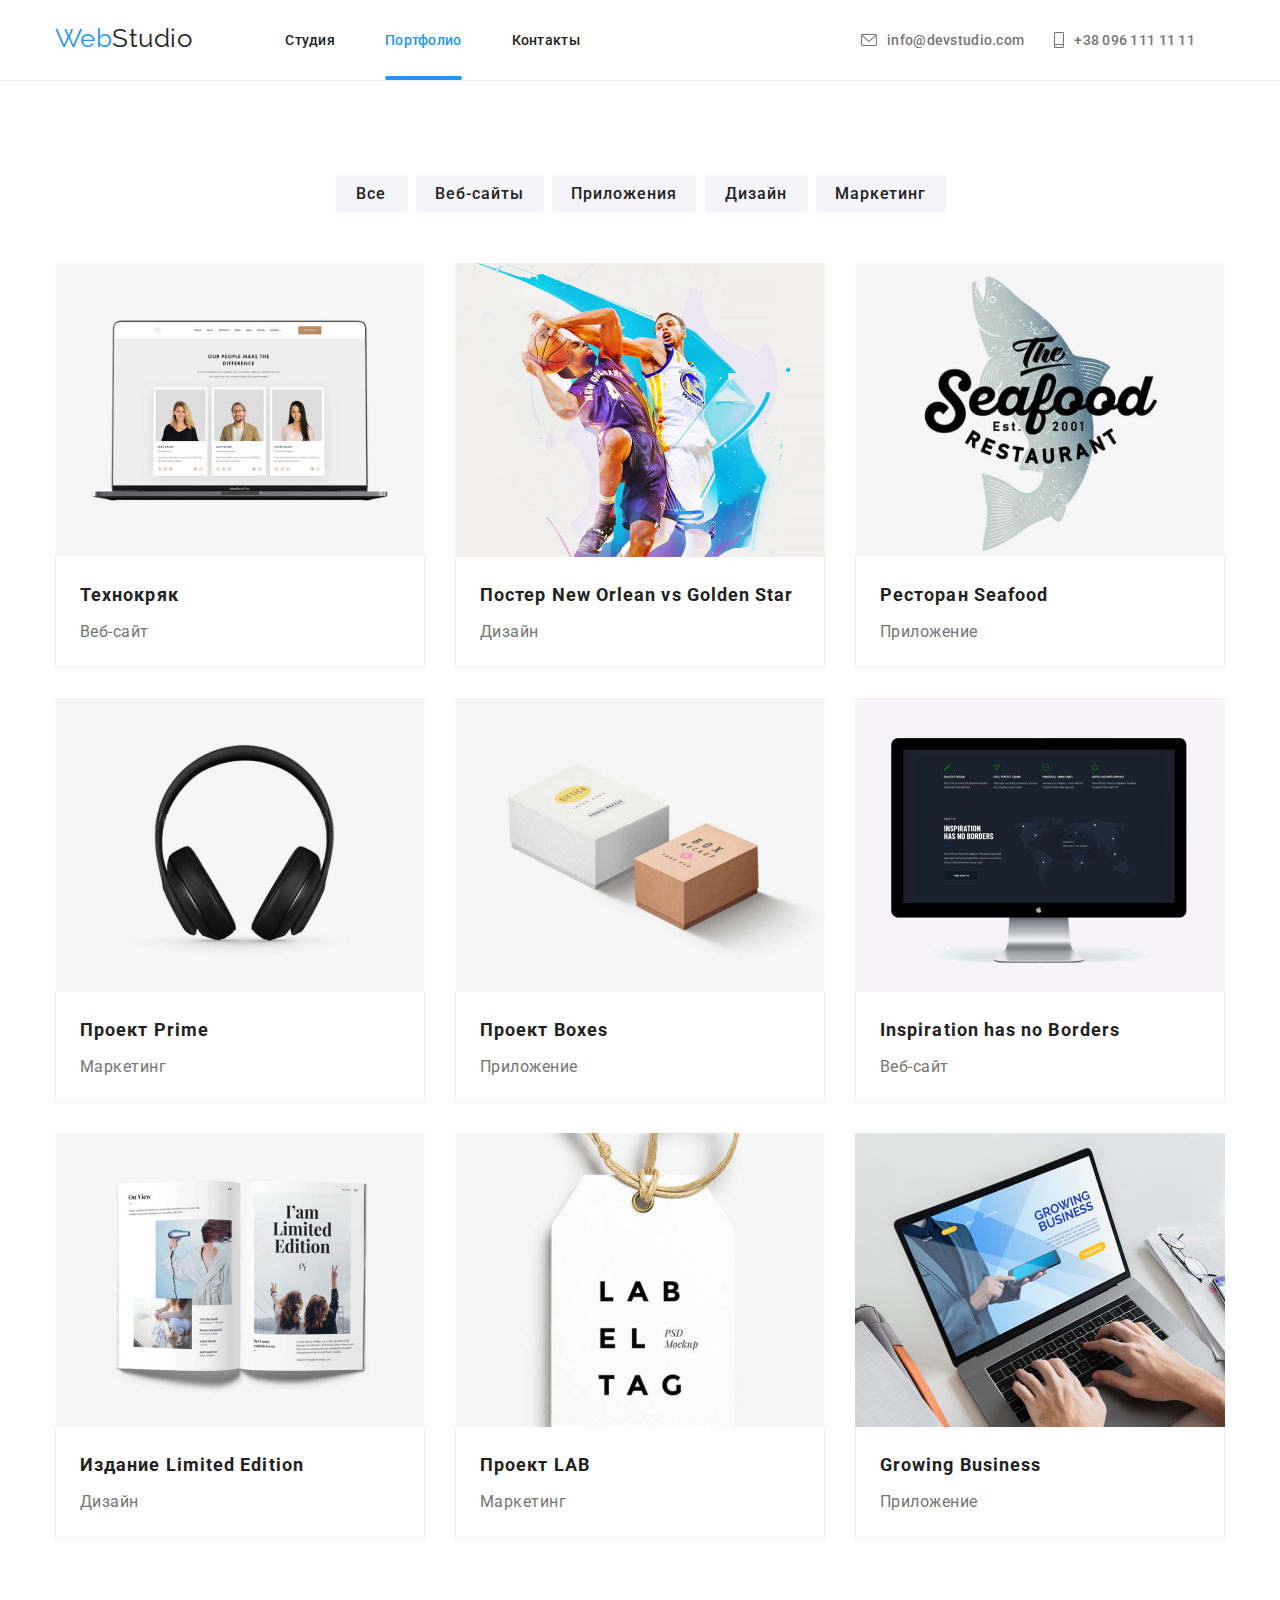
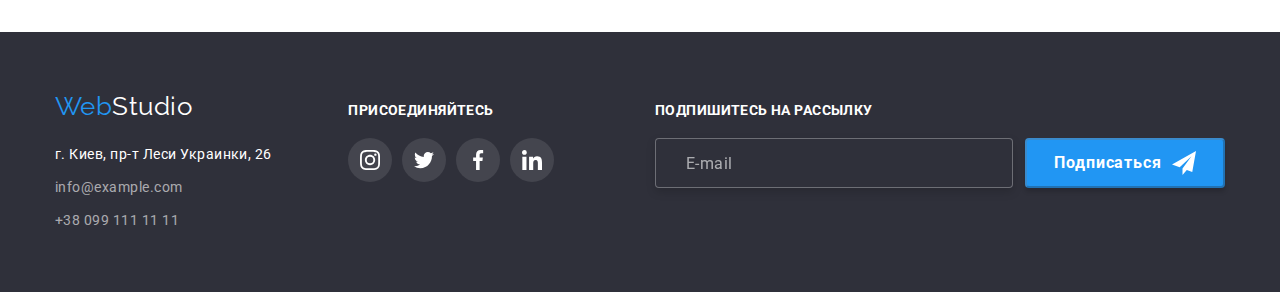
==== commit 4e67b1c0: "hw7BEM" ====
--- a/portfolio.html
+++ b/portfolio.html
@@ -18,178 +18,181 @@
 
     <!--Шапка сайта-->
     
-    <header class="page-header">
-        <div class="container main-nav">
-            <nav class="header-nav">
-                <a href="./index.html" class="logo">Web<span class="second">Studio</span></a>
-                <ul class="site-nav list">
-                    <li class="item"><a href="./index.html" class="link ">Студия</a></li>
-                    <li class="item"><a href="./portfolio.html" class="link current">Портфолио</a></li>
-                    <li class="item"><a href="" class="link">Контакты</a></li>
-                </ul>
-            </nav>
-    
-            <ul class="auht-nav list">
-                <li class="item">
-    
-                    <a class="auht-nav-link link" href="mailto:info@devstudio.com" >
-                        <svg class="auth-nav-icon" width="16" height="12">
-                            <use href="./imges/symbol-defs5.svg#envelope"></use>
-                        </svg>
-                        info@devstudio.com</a>
+<header class="page-header">
+    <div class="container main-nav">
+        <nav class="header-nav">
+            <a href="./index.html" class="logo">Web<span class="logo__second">Studio</span>
+            </a>
+            <ul class="site-nav list">
+                <li class="site-nav__item item"><a href="./index.html"
+                        class="site-nav__link   link">Студия</a></li>
+                <li class="site-nav__item item"><a href="./portfolio.html" class="site-nav__link  site-nav__link--current  link">Портфолио</a>
                 </li>
-    
-                <li class="item">
-    
-                    <a class="auht-nav-link link" href="tel:+380961111111" >
-                        <svg class="auth-nav-icon" width="10" height="16">
-                            <use href="./imges/symbol-defs5.svg#smartphone"></use>
-                        </svg>
-    
-                        +38 096 111 11 11</a>
-                </li>
+                <li class="site-nav__item  item"><a href="" class="site-nav__link link">Контакты</a></li>
             </ul>
-        </div>
-    </header>
+        </nav>
+
+        <ul class="auht-nav list">
+            <li class="item">
+                <a class="auht-nav__link link" href="mailto:info@devstudio.com">
+                    <svg class="auth-nav__icon" width="16" height="12">
+                        <use href="./imges/symbol-defs5.svg#envelope"></use>
+                    </svg>
+                    info@devstudio.com
+                </a>
+            </li>
+
+            <li class="item">
+                <a class="auht-nav__link link" href="tel:+380961111111">
+                    <svg class="auth-nav__icon" width="10" height="16">
+                        <use href="./imges/symbol-defs5.svg#smartphone"></use>
+                    </svg>
+
+                    +38 096 111 11 11
+                </a>
+            </li>
+        </ul>
+    </div>
+</header>
     <main>
         <!--Портфолио-->
 
         <section class="section no-padding">
         <div class="container"> 
         <h1 class="visually-hidden">Портофолио</h1>
-        <ul class="list filter">
-            <li class="item"> <button type="button" class="button secondary all">Все</button></li>
-            <li class="item"> <button type="button" class="button secondary veb">Веб-сайты</button></li>
-            <li class="item"> <button type="button" class="button secondary app">Приложения</button></li>
-            <li class="item"> <button type="button" class="button secondary des">Дизайн</button></li>
-            <li class="item"> <button type="button" class="button secondary mark">Маркетинг</button></li>  
+        <ul class="button-list      list filter">
+            <li class="button-list__item"> <button type="button" class="button button-filter button-list__all">Все</button></li>
+            <li class="button-list__item"> <button type="button" class="button button-filter button-list__veb">Веб-сайты</button></li>
+            <li class="button-list__item"> <button type="button" class="button button-filter button-list__app">Приложения</button></li>
+            <li class="button-list__item"> <button type="button" class="button button-filter button-list__des">Дизайн</button></li>
+            <li class="button-list__item"> <button type="button" class="button button-filter button-list__mark">Маркетинг</button></li>  
         </ul>
         
 
         
         <ul class="projects link list">
             <li class="projects-element">
-                <a href="" class="link-elements">
-                <div class="projects-img" >
+                <a href="" class="projects-element__link">
+                <div class="projects-element__img" >
                 <img src="./imges/portfolio/img1.jpg" alt="Экран ноутбука" width="370" height="294">
-                <p class="projects-text" >Ресурс предлагает комплексные предложения с разным уровнем функционала и сервисов. Все это позволит посетителю получить
+                <p class="projects-element__info " >Ресурс предлагает комплексные предложения с разным уровнем функционала и сервисов. Все это позволит посетителю получить
                 исчерпывающие сведения <br/> о компании или частном лице.</p>
                 </div>
-                <div class="projects-box">
-                <h2 class="title">Технокряк</h2>
-                <p class="text">Веб-сайт</p>
-                </div>
-                </a>
-            </li>
-            <li class="projects-element">
-                <a href="" class="link-elements">
-                    <div class="projects-img">
+                <div class="projects-element__box">
+                <h2 class="projects-element__title">Технокряк</h2>
+                <p class="projects-element__text">Веб-сайт</p>
+                </div>
+                </a>
+            </li>
+            <li class="projects-element">
+                <a href="" class="projects-element__link">
+                    <div class="projects-element__img">
                 <img src="./imges/portfolio/img2.jpg" alt="Два баскетболиста" width="370" height="294">
-                <p class="projects-text">Ресурс предлагает комплексные предложения с разным уровнем функционала и сервисов. Все это
-                    позволит посетителю получить
-                    исчерпывающие сведения <br /> о компании или частном лице.</p>
-                </div>
-                <div class="projects-box">
-                <h2 class="title">Постер New Orlean vs Golden Star</h2>
-                <p class="text">Дизайн</p>
-                </div>
-                </a>
-            </li>
-            <li class="projects-element">
-                <a href="" class="link-elements">
-                    <div class="projects-img">
+                <p class="projects-element__info">Ресурс предлагает комплексные предложения с разным уровнем функционала и сервисов. Все это
+                    позволит посетителю получить
+                    исчерпывающие сведения <br /> о компании или частном лице.</p>
+                </div>
+                <div class="projects-element__box">
+                <h2 class="projects-element__title">Постер New Orlean vs Golden Star</h2>
+                <p class="projects-element__text">Дизайн</p>
+                </div>
+                </a>
+            </li>
+            <li class="projects-element">
+                <a href="" class="projects-element__link">
+                    <div class="projects-element__img">
                 <img src="./imges/portfolio/img3.jpg" alt="Рыба" width="370" height="294">
-                <p class="projects-text">Ресурс предлагает комплексные предложения с разным уровнем функционала и сервисов. Все это
-                    позволит посетителю получить
-                    исчерпывающие сведения <br /> о компании или частном лице.</p>
-                </div>
-                <div class="projects-box">
-                <h2 class="title">Ресторан Seafood</h2>
-                <p class="text">Приложение</p>
-                </div>
-                </a>
-            </li>
-            <li class="projects-element">
-                <a href="" class="link-elements">
-                    <div class="projects-img">
+                <p class="projects-element__info">Ресурс предлагает комплексные предложения с разным уровнем функционала и сервисов. Все это
+                    позволит посетителю получить
+                    исчерпывающие сведения <br /> о компании или частном лице.</p>
+                </div>
+                <div class="projects-element__box">
+                <h2 class="projects-element__title">Ресторан Seafood</h2>
+                <p class="projects-element__text">Приложение</p>
+                </div>
+                </a>
+            </li>
+            <li class="projects-element">
+                <a href="" class="projects-element__link">
+                    <div class="projects-element__img">
                 <img src="./imges/portfolio/img4.jpg" alt="Наушники" width="370" height="294">
-                <p class="projects-text">Ресурс предлагает комплексные предложения с разным уровнем функционала и сервисов. Все это
-                    позволит посетителю получить
-                    исчерпывающие сведения <br /> о компании или частном лице.</p>
-                </div>
-                <div class="projects-box">
-                <h2 class="title">Проект Prime</h2>
-                <p class="text">Маркетинг</p>
-                </div>
-                </a>
-            </li>
-            <li class="projects-element">
-                <a href="" class="link-elements">
-                    <div class="projects-img">
+                <p class="projects-element__info">Ресурс предлагает комплексные предложения с разным уровнем функционала и сервисов. Все это
+                    позволит посетителю получить
+                    исчерпывающие сведения <br /> о компании или частном лице.</p>
+                </div>
+                <div class="projects-element__box">
+                <h2 class="projects-element__title">Проект Prime</h2>
+                <p class="projects-element__text">Маркетинг</p>
+                </div>
+                </a>
+            </li>
+            <li class="projects-element">
+                <a href="" class="projects-element__link">
+                    <div class="projects-element__img">
                 <img src="./imges/portfolio/img5.jpg" alt="Две коробочки" width="370" height="294">
-                <p class="projects-text">Ресурс предлагает комплексные предложения с разным уровнем функционала и сервисов. Все это
-                    позволит посетителю получить
-                    исчерпывающие сведения <br /> о компании или частном лице.</p>
-                </div>
-                <div class="projects-box">
-                <h2 class="title">Проект Boxes</h2>
-                <p class="text">Приложение</p>
-                </div>
-                </a>
-            </li>
-            <li class="projects-element">
-                <a href="" class="link-elements">
-                    <div class="projects-img">
+                <p class="projects-element__info">Ресурс предлагает комплексные предложения с разным уровнем функционала и сервисов. Все это
+                    позволит посетителю получить
+                    исчерпывающие сведения <br /> о компании или частном лице.</p>
+                </div>
+                <div class="projects-element__box">
+                <h2 class="projects-element__title">Проект Boxes</h2>
+                <p class="projects-element__text">Приложение</p>
+                </div>
+                </a>
+            </li>
+            <li class="projects-element">
+                <a href="" class="projects-element__link">
+                    <div class="projects-element__img">
                 <img src="./imges/portfolio/img6.jpg" alt="Монитор компьютера" width="370" height="294">
-                <p class="projects-text">Ресурс предлагает комплексные предложения с разным уровнем функционала и сервисов. Все это
-                    позволит посетителю получить
-                    исчерпывающие сведения <br /> о компании или частном лице.</p>
-                </div>
-                <div class="projects-box">
-                <h2 lang="en" class="title">Inspiration has no Borders</h2>
-                <p class="text">Веб-сайт</p>
-                </div>
-                </a>
-            </li>
-            <li class="projects-element">
-                <a href="" class="link-elements">
-                    <div class="projects-img">
+                <p class="projects-element__info">Ресурс предлагает комплексные предложения с разным уровнем функционала и сервисов. Все это
+                    позволит посетителю получить
+                    исчерпывающие сведения <br /> о компании или частном лице.</p>
+                </div>
+                <div class="projects-element__box">
+                <h2 lang="en" class="projects-element__title">Inspiration has no Borders</h2>
+                <p class="projects-element__text">Веб-сайт</p>
+                </div>
+                </a>
+            </li>
+            <li class="projects-element">
+                <a href="" class="projects-element__link">
+                    <div class="projects-element__img">
                 <img src="./imges/portfolio/img7.jpg" alt="Раскрытая книга" width="370" height="294">
-                <p class="projects-text">Ресурс предлагает комплексные предложения с разным уровнем функционала и сервисов. Все это
-                    позволит посетителю получить
-                    исчерпывающие сведения <br /> о компании или частном лице.</p>
-                </div>
-                <div class="projects-box">
-                <h2 class="title">Издание Limited Edition</h2>
-                <p class="text">Дизайн</p>
-                </div>
-                </a>
-            </li>
-            <li class="projects-element">
-                <a href="" class="link-elements">
-                    <div class="projects-img">
+                <p class="projects-element__info">Ресурс предлагает комплексные предложения с разным уровнем функционала и сервисов. Все это
+                    позволит посетителю получить
+                    исчерпывающие сведения <br /> о компании или частном лице.</p>
+                </div>
+                <div class="projects-element__box">
+                <h2 class="projects-element__title">Издание Limited Edition</h2>
+                <p class="projects-element__text">Дизайн</p>
+                </div>
+                </a>
+            </li>
+            <li class="projects-element">
+                <a href="" class="projects-element__link">
+                    <div class="projects-element__img">
                 <img src="./imges/portfolio/img8.jpg" alt="Этикетка" width="370" height="294">
-                <p class="projects-text">Ресурс предлагает комплексные предложения с разным уровнем функционала и сервисов. Все это
-                    позволит посетителю получить
-                    исчерпывающие сведения <br /> о компании или частном лице.</p>
-                </div>
-                <div class="projects-box">
-                <h2 class="title">Проект LAB</h2>
-                <p class="text">Маркетинг</p>
-                </div>
-                </a>
-            </li>
-            <li class="projects-element">
-                <a href="" class="link-elements">
-                    <div class="projects-img">
+                <p class="projects-element__info">Ресурс предлагает комплексные предложения с разным уровнем функционала и сервисов. Все это
+                    позволит посетителю получить
+                    исчерпывающие сведения <br /> о компании или частном лице.</p>
+                </div>
+                <div class="projects-element__box">
+                <h2 class="projects-element__title">Проект LAB</h2>
+                <p class="projects-element__text">Маркетинг</p>
+                </div>
+                </a>
+            </li>
+            <li class="projects-element">
+                <a href="" class="projects-element__link">
+                    <div class="projects-element__img">
                 <img src="./imges/portfolio/img9.jpg" alt="Ноутбук" width="370" height="294">
-                <p class="projects-text">Ресурс предлагает комплексные предложения с разным уровнем функционала и сервисов. Все это
-                    позволит посетителю получить
-                    исчерпывающие сведения <br /> о компании или частном лице.</p>
-                </div>
-                <div class="projects-box">
-                <h2 lang="en" class="title">Growing Business</h2>
-                <p class="text">Приложение</p>
+                <p class="projects-element__info">Ресурс предлагает комплексные предложения с разным уровнем функционала и сервисов. Все это
+                    позволит посетителю получить
+                    исчерпывающие сведения <br /> о компании или частном лице.</p>
+                </div>
+                <div class="projects-element__box">
+                <h2 lang="en" class="projects-element__title">Growing Business</h2>
+                <p class="projects-element__text">Приложение</p>
                 </div>
                 </a>
             </li>  
@@ -202,70 +205,78 @@
     <!--Футер-->
     
     <footer class="footer">
-        <div class="container">
+        <div class="footer-container  container">
             <div class="footer-adress">
-                <a href="./index.html" class="logo">Web<span class="secondary">Studio</span></a>
+                <a href="./index.html" class="footer-logo logo">Web<span class="logo--color">Studio</span>
+                </a>
                 <address class="address">
-                    <ul class="contact list">
-                        <li class="item item-map"><a href="https://goo.gl/maps/piqngm7oDQpEDh6u6" target="_blank"
-                                rel="noopener nofollow noreferrer" class="link">г. Киев, пр-т Леси Украинки, 26</a></li>
-                        <li class="item"><a href="mailto:info@example.com" class="info">info@example.com</a></li>
-                        <li class="item"><a href="tel:+380991111111" class="info">+38 099 111 11 11</a></li>
+                    <ul class="address-list list">
+                        <li class="address-list__item">
+                            <a href="https://goo.gl/maps/piqngm7oDQpEDh6u6" target="_blank"
+                                rel="noopener nofollow noreferrer" class="address-list__link">
+                                г. Киев, пр-т Леси Украинки, 26
+                            </a>
+                        </li>
+                        <li class="address-list__item"><a href="mailto:info@example.com"
+                                class="address-list__info">info@example.com</a></li>
+                        <li class="address-list__item"><a href="tel:+380991111111" class="address-list__info">+38 099 111 11
+                                11</a></li>
                     </ul>
                 </address>
             </div>
     
             <div class="footer-social">
-                <p class="caption">присоединяйтесь</p>
-                <ul class="social-icon list">
-    
-                    <li class="list-social-icon">
-                        <a class="link" href="" target="_blank" rel="noopener noreferrer" aria-label="instagram">
-                        <svg class="team-social-icon" width="20" height="20">
-                            <use href="./imges/symbol-defs5.svg#instagram"> </use>
-                        </svg>
-                        </a>
-                    </li>
-                    <li class="list-social-icon">
-                        <a class="link" href="" target="_blank" rel="noopener noreferrer" aria-label="twitter">
-                        <svg class="team-social-icon" width="20" height="20">
-                            <use href="./imges/symbol-defs5.svg#twitter"> </use>
-                        </svg>
-                        </a>
-                    </li>
-                    <li class="list-social-icon">
-                        <a class="link" href="" target="_blank" rel="noopener noreferrer" aria-label="facebook">
-                        <svg class="team-social-icon" width="20" height="20">
-                            <use href="./imges/symbol-defs5.svg#facebook"> </use>
-                        </svg>
-                        </a>
-                    </li>
-                    <li class="list-social-icon">
-                        <a class="link" href="" target="_blank" rel="noopener noreferrer" aria-label="linkedin">
-                        <svg class="team-social-icon" width="20" height="20">
-                            <use href="./imges/symbol-defs5.svg#linkedin"> </use>
-                        </svg>
-                        </a>
-    
-                    </li>
-    
+                <p class="footer-title">присоединяйтесь</p>
+                <ul class="social-media">
+                    <li class="social-media__item   footer-media">
+                        <a class="social-media__link social-media__link--color     link" href="" target="_blank"
+                            rel="noopener noreferrer" aria-label="instagram">
+                            <svg class="social-media__icon" width="20" height="20">
+                                <use href="./imges/symbol-defs5.svg#instagram"></use>
+                            </svg>
+                        </a>
+                    </li>
+                    <li class="social-media__item  footer-media">
+                        <a class="social-media__link social-media__link--color     link" href="" target="_blank"
+                            rel="noopener noreferrer" aria-label="twitter">
+                            <svg class="social-media__icon" width="20" height="20">
+                                <use href="./imges/symbol-defs5.svg#twitter"></use>
+                            </svg>
+                        </a>
+                    </li>
+                    <li class="social-media__item  footer-media">
+                        <a class="social-media__link social-media__link--color       link" href="" target="_blank"
+                            rel="noopener noreferrer" aria-label="facebook">
+                            <svg class="social-media__icon" width="20" height="20">
+                                <use href="./imges/symbol-defs5.svg#facebook"></use>
+                            </svg>
+                        </a>
+                    </li>
+                    <li class="social-media__item  footer-media">
+                        <a class="social-media__link social-media__link--color      link" href="" target="_blank"
+                            rel="noopener noreferrer" aria-label="linkedin">
+                            <svg class="social-media__icon" width="20" height="20">
+                                <use href="./imges/symbol-defs5.svg#linkedin"></use>
+                            </svg>
+                        </a>
+                    </li>
                 </ul>
-    
             </div>
             <div class="footer-sign">
-                <strong class="footer-sign-text">Подпишитесь на рассылку</strong>
-                <form class="form-sign">
+                <strong class="footer-text">Подпишитесь на рассылку</strong>
+                <form class="footer-form">
                     <label for="mail"></label>
                     <input type="email" name="mail" id="mail" placeholder="E-mail" />
-            
-                    <button class="footer-button-sign" type="submit" disabled>Подписаться
-                        <svg class="footer-icon-send" width="24" height="24">
-                            <use href="/imges/symbol-defs5.svg#icon-send"></use>
+    
+                    <button class="footer-button" type="submit" disabled>Подписаться
+                        <svg class="footer-button__icon" width="24" height="24">
+                            <use href="./imges/symbol-defs5.svg#icon-send"></use>
                         </svg>
                     </button>
                 </form>
             </div>
         </div>
+    
     </footer>
     <script src="./js/modal.js"></script>
     </body>
--- a/css/styles.css
+++ b/css/styles.css
@@ -55,6 +55,20 @@
     
     margin-top: 0 auto;
 }
+
+.section {
+
+    padding-top: 94px;
+    padding-bottom: 94px;
+
+}
+
+.section .no-padding {
+    padding-top: 0;
+    padding-bottom: 0;
+}
+
+
  
 /* outline: 2px solid red; */
 
@@ -64,7 +78,17 @@
     padding: 0;
 }
 
-
+.title {
+    margin-top: 0;
+    margin-bottom: 50px;
+
+    color: var(--primary-text-color);
+
+    font-weight: 700;
+    font-size: 36px;
+    line-height: 1, 17;
+    text-align: center;
+}
 
 /* Стили для html */
 
@@ -87,7 +111,7 @@
     
 }
 
-.logo .second {
+.logo__second {
     color: var(--primary-text-color);
 }
 
@@ -100,7 +124,6 @@
 
 .page-header {
     border-bottom: 1px solid #ECECEC;
-
 }
 
 .header-nav {
@@ -114,18 +137,18 @@
     
 }
 
-.site-nav .item {
+.site-nav__item {
     margin-right: 50px;
 
     
 }
 
-.site-nav .item:last-child {
+.site-nav__item:last-child {
     margin-right: 0;
 }
 
 
-.site-nav .link {
+.site-nav__link {
     display: block;
     padding-top: 32px;
     padding-bottom: 32px;
@@ -141,12 +164,12 @@
     transition: color var(--animation-transition);
 }
 
-.site-nav .link:hover,
-.site-nav .link:focus {
+.site-nav__link:hover,
+.site-nav__link:focus {
     color: var(--accent-color);
 }
 
-.site-nav .link.current {
+.site-nav__link--current {
     color: var(--accent-color);
 }
 
@@ -155,7 +178,7 @@
     position: relative;
 }
 
-.link.current::after {
+.site-nav__link--current::after {
     position: absolute;
     content: '';
     display: block;
@@ -190,7 +213,7 @@
 /* Иконки навигации */
 
 
-.auht-nav-link {
+.auht-nav__link {
     display: flex;
     padding-top: 32px;
     padding-bottom: 32px;
@@ -213,18 +236,14 @@
 }
 
 
-
-
-.auth-nav-icon {
+.auth-nav__icon {
     margin-right: 10px;
     fill: currentColor;
 
 }
 
-
-
-.auht-nav-link:hover,
-.auht-nav-link:focus {
+.auht-nav__link:hover,
+.auht-nav__link:focus {
     color: var(--accent-color);
 }
 
@@ -275,7 +294,7 @@
 
 
 
-.hero .title {
+.hero-title {
     margin-bottom: 30px;
     margin-top: 0;
 
@@ -289,6 +308,7 @@
 }
 
 /* button */
+
 .button {
     text-align: center;
     border-radius: 4px;
@@ -297,19 +317,20 @@
     justify-content: center;
 
     cursor: pointer;
-    border: none;   
+    border: none;  
+    
+    
+    font-weight: 700;
+    font-size: 16px;
+    line-height: 1.88;
+    letter-spacing: 0.06em;
 
     color: var(--primary-white-color);
     background-color: var(--accent-color);
-
-    
-
-    
-
-    
-}
-
-.button.primary {
+  
+}
+
+.hero-button {
     padding: 10px 32px;
 
     min-width: 200px;
@@ -324,8 +345,8 @@
     transition: background-color var(--animation-transition);
 }
 
-.button.primary:hover,
-.button.primary:focus {
+.hero-button:hover,
+.hero-button:focus {
     background-color: var(--accent-color);
 }
 
@@ -339,7 +360,7 @@
     padding-left: 0;
 }
 
-.feature-list-icon {
+.feature-item__icon {
     display: flex;
     height: 120px;
     justify-content: center;
@@ -352,17 +373,17 @@
     margin-bottom: 30px;
 }
 
-.feature-list .item {
+.feature-item {
     width: 270px;
     
 }
 
-.feature-list .item:not(:last-child) {
+.feature-item:not(:last-child) {
     margin-right: 30px;
 
 }
 
-.feature-list .title {
+.feature-item__title {
     margin: 0;
     margin-bottom: 10px;
    
@@ -374,7 +395,7 @@
     line-height: 1.15;
 } 
 
-.feature-list .text {
+.feature-item__text{
     margin: 0;
     
     color: #757575;
@@ -390,55 +411,31 @@
 
 /* Занятия */
 
-.section {
-   
-   padding-top: 94px;
-   padding-bottom: 94px;
-    
-}
-
-.section .no-padding {
-    padding-top: 0;
-    padding-bottom: 0;
-}
 
 .section.no-padding.work {
     padding-top: 0;
 }
 
-.section .caption {
-    margin-top: 0;
-    margin-bottom: 50px;
-    
-    color: var(--primary-text-color);
-
-    font-weight: 700;
-    font-size: 36px;
-    line-height: 1,17;
-    text-align: center;
-   
-
-}
-
-
-.caption-list {
+
+
+.work-list {
     display: flex;
  }
 
 
-.caption-img:nth-child(2) {
+.work-list__pic:nth-child(2) {
     margin-right: 30px;
     margin-left: 30px;
 }
 
 /* Позиционирование -Занятие- */
 
-.caption-img {
+.work-list__pic {
     position: relative;
 
 }
 
-.work-name {
+.work-list__name {
     position: absolute;
     
     bottom: 0;
@@ -458,7 +455,7 @@
     transform: translate(-50%, -50%);
    
 }
-.caption-img::before {
+.work-list__pic::before {
     display: flex;
     position: absolute;
     bottom: 0;
@@ -472,19 +469,21 @@
 
 /* Команда */
 
-.section.team  {
-    background-color: var(--secondary-dg-but-color);
-}
-
-.team-container {
+
+.team__wrapper {
     padding-top: 30px;
     padding-bottom: 30px;
 }
 
-.section .team  {
-    display: flex;
-}
-.team .title {
+.team  {
+    display: flex;
+    background-color: var(--secondary-dg-but-color);
+}
+
+.team__list {
+    display: flex;
+}
+.team__subtitle {
     margin-bottom: 10px;
     margin-top: 0;
 
@@ -497,7 +496,7 @@
     
 }
 
-.team .text {
+.team__position {
     margin-top: 0;
     margin-bottom: 16px;
 
@@ -511,11 +510,11 @@
 }
 
 
-.team-worker:nth-child(-n+3) {
+.team__item:nth-child(-n+3) {
     margin-right: 30px;
 }
 
-.team-worker {
+.team__item {
     background: var(--primary-white-color);
     box-shadow: 0px 1px 3px rgba(0, 0, 0, 0.12), 0px 1px 1px rgba(0, 0, 0, 0.14), 0px 2px 1px rgba(0, 0, 0, 0.2);
     border-radius: 0px 0px 4px 4px;
@@ -528,24 +527,26 @@
 /* Соцсети иконки общие для команды и футера */
 
 
-.social-icon{
+.social-media {
     display: flex;
     justify-content: center;
-    
-}
-
-.list-social-icon:not(:last-child) {
+    margin: 0;
+    padding-left: 0;
+    
+}
+
+.social-media__item:not(:last-child) {
     margin-right: 10px;
 }
 
-.team-social-icon {
+.social-media__link {
     fill: currentColor;
 }
 
 
 /* Соцсети Команды*/
 
-.social-media-link {
+.social-media__link {
     display: flex;
     align-items: center;
     justify-content: center;
@@ -558,8 +559,8 @@
 }
 
 
-.social-media-link:hover,
-.social-media-link:focus {
+.social-media__link:hover,
+.social-media__link:focus {
     color: var(--primary-white-color);
     background-color: var(--accent-color);
 
@@ -580,7 +581,7 @@
 
 }
 
-.partner-link {
+.partner-item__link{
     display: flex;
     text-align: center;
     justify-content: center;
@@ -599,17 +600,17 @@
     
 }
 
-.partner-list .item:not(:last-child) {
+.partner-item:not(:last-child) {
     margin-right: 30px;
 
 }
 
-.partner-icon {
+.partner-item__icon {
     fill: currentColor;
 }
 
-.partner-link:hover,
-.partner-link:focus {
+.partner-item__link:hover,
+.partner-item__link:focus {
     color: var(--accent-color);
     border: 1px solid var(--accent-color);
 }
@@ -619,14 +620,7 @@
 
 /* footer */
 
-.logo .secondary {
-    
-    margin-top: 60px;
-    margin-bottom: 20px;
-
-    color: var(--primary-white-color);   
-
-}
+
 
 .footer {
     
@@ -638,35 +632,27 @@
 }
 
 
-.footer .logo {
+.footer-logo {
     margin-top: 60px;
     margin-bottom: 20px;
     margin-right: 156px;
-    font-weight: 700;
-    font-size: 26px;
-    line-height: 1.2;
-    letter-spacing: 0.03em;
+}
+
+.logo--color {
+    color: var(--primary-white-color);
+
 }
 
 .address {
     margin-top: 20px;
 }
 
-.contact.list > .item:nth-child(n+2) {
+.address-list__item:nth-child(n+2) {
     margin-top: 9px;
 
 }
-.address.item-map {
-    color: var(--primary-white-color);
-   
-    font-weight: 400;
-    font-size: 14px;
-    line-height: 1.72;
-    letter-spacing: 0.03em;
-    
-}
-
-.contact .link {
+
+.address-list__link {
     margin-bottom: 9px;
 
     color: var(--primary-white-color);
@@ -681,12 +667,12 @@
 }
 
 
-.contact .link:hover,
-.contact .link:focus {
+.address-list__link:hover,
+.address-list__link:focus {
     color: var(--accent-color);
 }
 
-.contact .info {
+.address-list__info {
     margin-bottom: 9px;
 
     color: rgba(255, 255, 255, 0.6);
@@ -701,18 +687,18 @@
 
 }
 
-.contact .info:hover,
-.contact .info:focus {
+.address-list__info:hover,
+.address-list__info:focus {
     color: var(--accent-color);
 }
 
 
-.footer .container {
+.footer-container {
     display: flex;
     align-items: baseline;
 }
 
-.footer-social .caption {
+.footer-title {
     display: flex;
     margin: 0;
     
@@ -722,8 +708,6 @@
     letter-spacing: 0.03em;
     text-transform: uppercase;
 
-   
-
     color: var(--primary-white-color);
 
 }
@@ -733,16 +717,7 @@
 /* Соцсети футера */
 
 
-
-.footer .social-icon {
-    display: flex;
-    margin: 0;
-    padding-left: 0;
-  
-}
-
-
-.footer-social .list-social-icon {
+.footer-media {
     display: flex;
     text-align: center;
     justify-content: center;
@@ -750,7 +725,7 @@
     margin-top: 20px;
 }
 
-.footer-social .link {
+.social-media__link--color {
     display: flex;
     text-align: center;
     justify-content: center;
@@ -768,8 +743,8 @@
 
 }
 
-.footer-social .link:hover,
-.footer-social .link:focus {
+.social-media__link--color:hover,
+.social-media__link--color:focus {
     background-color: var(--accent-color);
 }
 
@@ -782,14 +757,14 @@
 
 }
 
-.form-sign {
+.footer-form {
     display: flex;
    
     width: 570px;
     height: 86px;
 }
 
-.footer-sign-text {
+.footer-text {
     display: flex;
     margin: 0;
     margin-bottom: 20px;
@@ -803,7 +778,7 @@
     color: #FFFFFF;
 }
 
-.form-sign input {
+.footer-form input {
    
     
     margin-right: 12px;
@@ -824,7 +799,7 @@
 
 
 
-.footer-sign input::placeholder {
+.footer-form input::placeholder {
     padding-top: 15px;
     padding-bottom: 15px;
     
@@ -838,7 +813,7 @@
 }
 
 
-.footer-button-sign {
+.footer-button {
     display: flex;
     
     justify-content: center;
@@ -860,7 +835,7 @@
    
 }
 
-.footer-icon-send {
+.footer-button__icon {
     margin-left: 10px;
 }
 
@@ -870,7 +845,7 @@
 
 /* Фильтр меню */
 
-.button.secondary {
+.button-filter {
     
     display: flex;
     
@@ -893,55 +868,55 @@
 }
 
 
-.button.secondary:hover,
-.button.secondary:focus {
+.button-filter:hover,
+.button-filter:focus {
     color: var(--primary-white-color);
     background-color: var(--accent-color);
     box-shadow: 0px 3px 1px rgba(0, 0, 0, 0.1), 0px 1px 2px rgba(0, 0, 0, 0.08), 0px 2px 2px rgba(0, 0, 0, 0.12);
 }
 
-.button.secondary.all {
+.button-list__all {
     width: 73px;
     height: 38px;
     left: 510px;
     top: 162px;
 }
 
-.button.secondary.veb {
+.button-list__veb {
     width: 128px;
     height: 38px;
     left: 591px;
     top: 162px;
 }
 
-.button.secondary.app {
+.button-list__app {
     width: 145px;
     height: 38px;
     left: 727px;
     top: 162px;
 }
 
-.button.secondary.des {
+.button-list__des {
     width: 103px;
     height: 38px;
     left: 880px;
     top: 162px;
 }
 
-.button.secondary.mark {
+.button-list__mark {
     width: 130px;
     height: 38px;
     left: 991px;
     top: 162px;
 }
 
-.list.filter {
+.button-list {
     display: flex;
     justify-content: center;
     margin-bottom: 50px;
 }
 
-.list.filter > .item:nth-child(n+2){
+.button-list__item:nth-child(n+2){
     margin-left: 8px;
 }
 
@@ -952,7 +927,7 @@
 
 /* Элементы  */
 
-.link-elements {
+.projects-element__link {
     display: block;
     text-decoration: none;
     
@@ -960,7 +935,7 @@
 }
 
 
-.projects .title {
+.projects-element__title{
     margin-top: 0;
     margin-bottom: 4px;
 
@@ -973,7 +948,7 @@
     
 }
 
-.projects .text {
+.projects-element__text {
     margin-top: 0;
     margin-bottom: 0;
 
@@ -990,7 +965,7 @@
     display: flex;
 }
 
-.projects.link.list {
+.projects {
     display: flex;
     flex-wrap: wrap;
     padding-left: 0; 
@@ -1022,7 +997,7 @@
 
 
 
-.projects-box {
+.projects-element__box {
     border: 1px solid #EEEEEE;
     padding: 20px 24px;
     border-top: none;
@@ -1038,14 +1013,14 @@
 
 /* Позиционирование элементов портфолио */
 
-.projects-img {
+.projects-element__img {
     position: relative;
     overflow: hidden;
 
 }
 
   
-.projects-text {
+.projects-element__info {
     position: absolute;
    
     display: block;
@@ -1073,15 +1048,11 @@
 }
  
 
-.projects-element:hover .projects-text {
+.projects-element:hover .projects-element__info {
     opacity: 1;
     transform: translateY(0);
     
 }
-
-
-
-
 
 
 /* Модальное окно */
@@ -1307,7 +1278,7 @@
 }
 
 
-.chec-agry {
+.form-chek {
     display: flex;
     align-items: center;
     justify-content: center;
@@ -1321,7 +1292,7 @@
     margin-bottom: 30px;
 }
 
-.chec-agry-link {
+.form-chek__link {
     color: var(--accent-color);
     padding-left: 2px;
     text-decoration: underline;
@@ -1329,7 +1300,7 @@
 
 
 
-.chec-icon {
+.form-chek__icon {
     display: inline-block;
    
     width: 16px;
